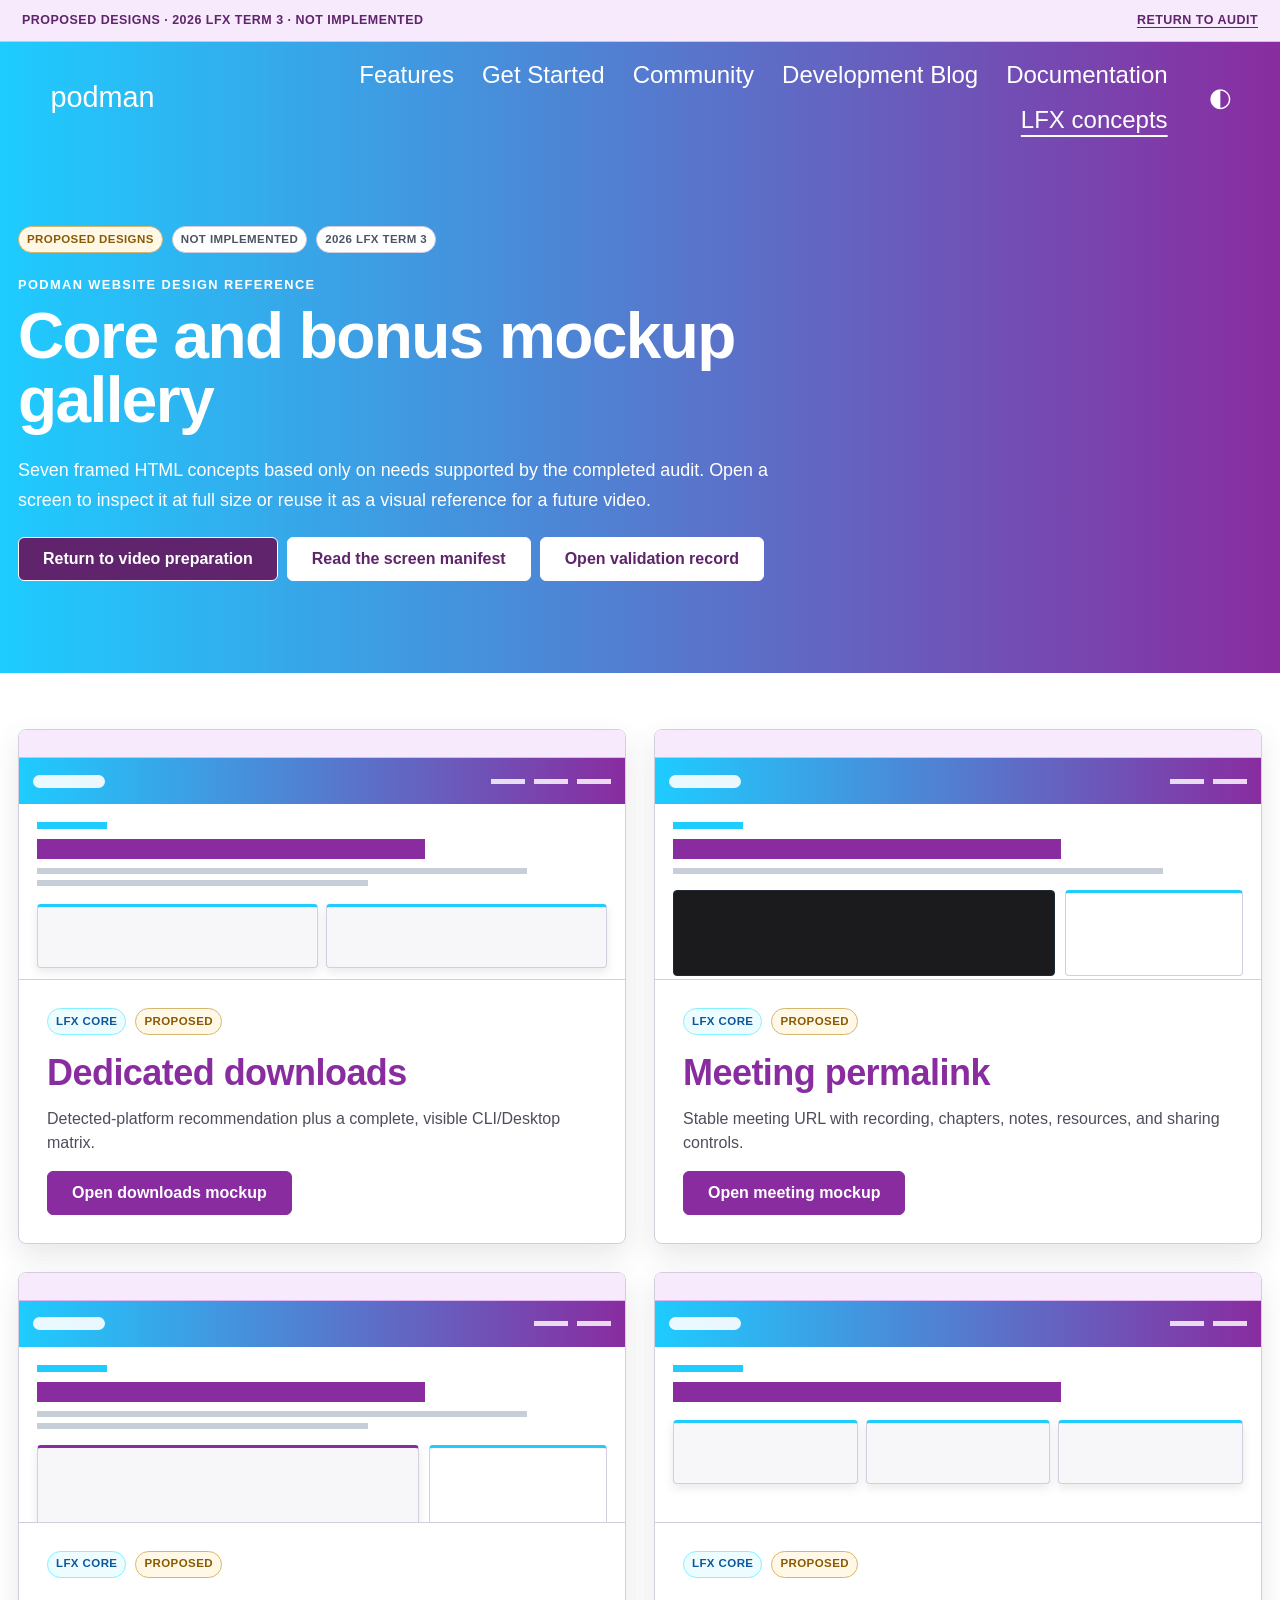
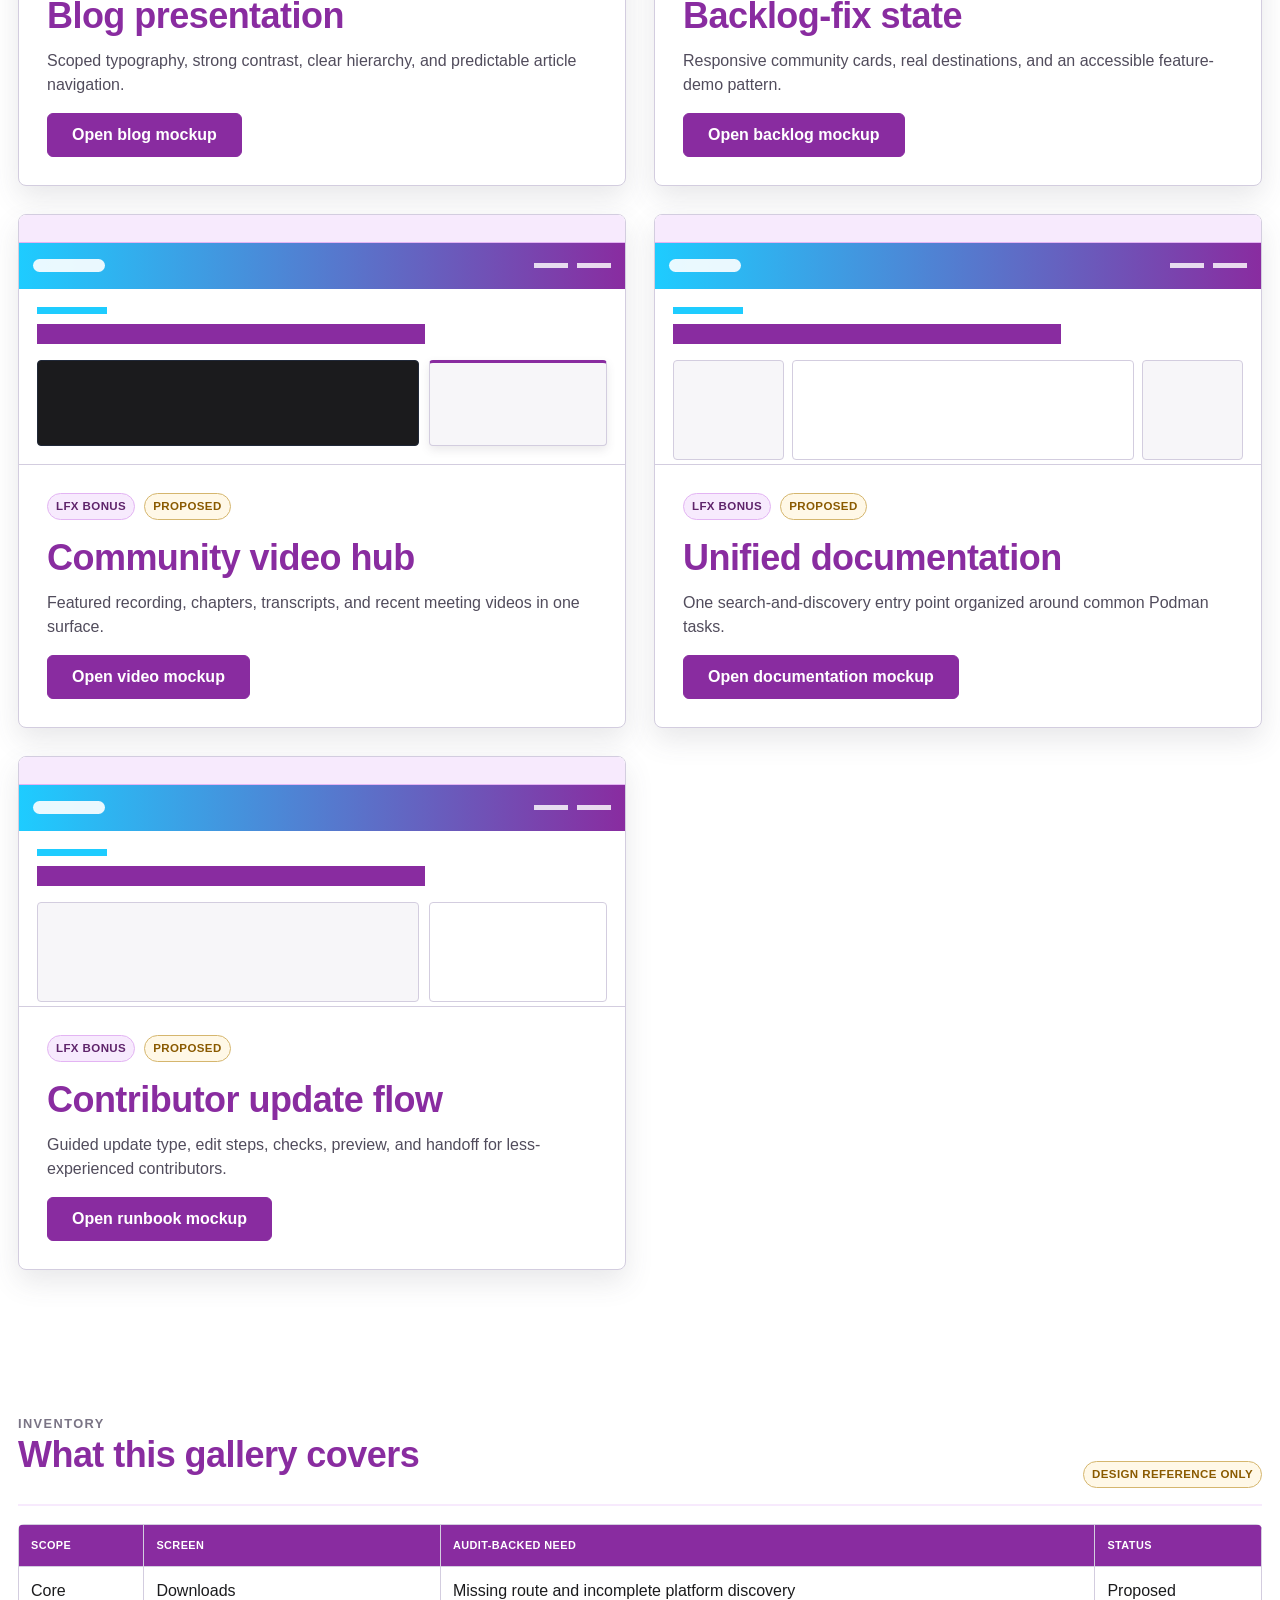
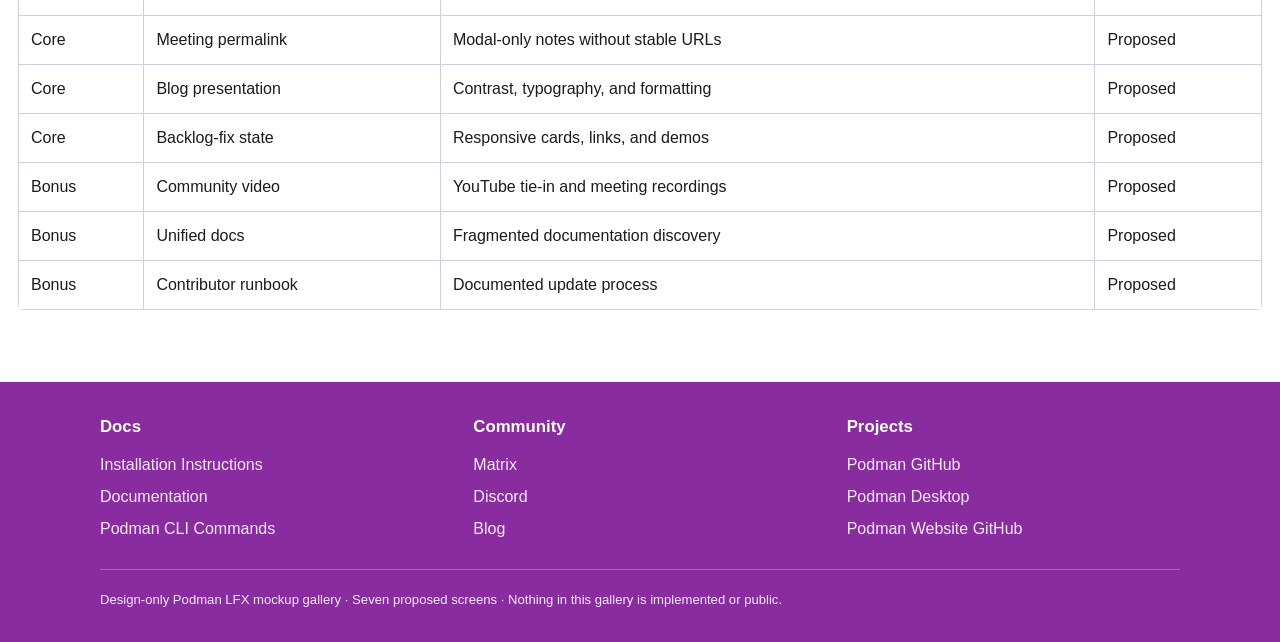
==== index.html @ 68eaf191 "feat: mockup designs for podman.io website issues (LFX application)" ====
<!doctype html>
<html lang="en">
  <head>
    <meta charset="utf-8" />
    <meta name="viewport" content="width=device-width, initial-scale=1" />
    <meta name="description" content="Design-only Podman LFX website mockup gallery." />
    <title>Podman LFX · Proposed UI Mockups</title>
    <link rel="icon" href="../../../podman.io/static/favicon.ico" />
    <link rel="stylesheet" href="styles.css" />
  </head>
  <body class="gallery-page">
    <a class="skip-link" href="#gallery">Skip to mockups</a>
    <div class="proposal-bar"><span>Proposed designs · 2026 LFX Term 3 · Not implemented</span><a href="../index.html#video-prep">Return to audit</a></div>
    <header class="podman-nav">
      <a class="brand" href="index.html" aria-label="Podman mockup gallery"><img src="../../../podman.io/static/logos/optimized/podman-3-logo-266w-253h.webp" alt="" /><span>podman</span></a>
      <nav class="nav-items" aria-label="Mockup gallery navigation"><span class="nav-item">Features</span><span class="nav-item">Get Started</span><span class="nav-item">Community</span><span class="nav-item">Development Blog</span><span class="nav-item">Documentation</span><span class="nav-item active">LFX concepts</span></nav>
      <span class="theme-toggle" aria-hidden="true">◐</span>
    </header>
    <header class="gallery-header">
      <div class="gallery-wrap">
        <div class="chips">
          <span class="status-chip proposed">Proposed designs</span>
          <span class="chip">Not implemented</span>
          <span class="chip">2026 LFX Term 3</span>
        </div>
        <p class="eyebrow" style="margin-top: 22px">Podman website design reference</p>
        <h1>Core and bonus mockup gallery</h1>
        <p class="lede">
          Seven framed HTML concepts based only on needs supported by the completed audit. Open a
          screen to inspect it at full size or reuse it as a visual reference for a future video.
        </p>
        <div class="actions">
          <a class="button" href="../index.html#video-prep">Return to video preparation</a>
          <a class="button secondary" href="README.md">Read the screen manifest</a>
          <a class="button secondary" href="VALIDATION.md">Open validation record</a>
        </div>
      </div>
    </header>

    <main id="gallery" class="gallery-wrap">
      <div class="gallery-grid">
        <article class="gallery-card">
          <div class="gallery-preview" role="img" aria-label="Preview of the proposed downloads page"><div class="mini-screen"><div class="mini-banner"></div><div class="mini-nav"><span class="mini-logo"></span><span class="mini-nav-line"></span><span class="mini-nav-line"></span><span class="mini-nav-line"></span></div><div class="mini-content"><div class="mini-kicker"></div><div class="mini-title"></div><div class="mini-copy"></div><div class="mini-copy short"></div><div class="mini-grid two"><span class="mini-card"></span><span class="mini-card"></span></div></div></div></div>
          <div class="gallery-card-body">
            <div class="chips"><span class="scope-chip core">LFX core</span><span class="status-chip proposed">Proposed</span></div>
            <h2>Dedicated downloads</h2>
            <p>Detected-platform recommendation plus a complete, visible CLI/Desktop matrix.</p>
            <a class="button" href="downloads.html">Open downloads mockup</a>
          </div>
        </article>

        <article class="gallery-card">
          <div class="gallery-preview" role="img" aria-label="Preview of the proposed meeting permalink"><div class="mini-screen"><div class="mini-banner"></div><div class="mini-nav"><span class="mini-logo"></span><span class="mini-nav-line"></span><span class="mini-nav-line"></span></div><div class="mini-content"><div class="mini-kicker"></div><div class="mini-title"></div><div class="mini-copy"></div><div class="mini-split"><span class="mini-media"></span><span class="mini-sidebar"></span></div></div></div></div>
          <div class="gallery-card-body">
            <div class="chips"><span class="scope-chip core">LFX core</span><span class="status-chip proposed">Proposed</span></div>
            <h2>Meeting permalink</h2>
            <p>Stable meeting URL with recording, chapters, notes, resources, and sharing controls.</p>
            <a class="button" href="meeting-permalink.html">Open meeting mockup</a>
          </div>
        </article>

        <article class="gallery-card">
          <div class="gallery-preview" role="img" aria-label="Preview of the proposed blog presentation"><div class="mini-screen"><div class="mini-banner"></div><div class="mini-nav"><span class="mini-logo"></span><span class="mini-nav-line"></span><span class="mini-nav-line"></span></div><div class="mini-content"><div class="mini-kicker"></div><div class="mini-title"></div><div class="mini-copy"></div><div class="mini-copy short"></div><div class="mini-split"><span class="mini-card purple"></span><span class="mini-sidebar"></span></div></div></div></div>
          <div class="gallery-card-body">
            <div class="chips"><span class="scope-chip core">LFX core</span><span class="status-chip proposed">Proposed</span></div>
            <h2>Blog presentation</h2>
            <p>Scoped typography, strong contrast, clear hierarchy, and predictable article navigation.</p>
            <a class="button" href="blog-presentation.html">Open blog mockup</a>
          </div>
        </article>

        <article class="gallery-card">
          <div class="gallery-preview" role="img" aria-label="Preview of the proposed backlog fixes"><div class="mini-screen"><div class="mini-banner"></div><div class="mini-nav"><span class="mini-logo"></span><span class="mini-nav-line"></span><span class="mini-nav-line"></span></div><div class="mini-content"><div class="mini-kicker"></div><div class="mini-title"></div><div class="mini-grid"><span class="mini-card"></span><span class="mini-card"></span><span class="mini-card"></span></div></div></div></div>
          <div class="gallery-card-body">
            <div class="chips"><span class="scope-chip core">LFX core</span><span class="status-chip proposed">Proposed</span></div>
            <h2>Backlog-fix state</h2>
            <p>Responsive community cards, real destinations, and an accessible feature-demo pattern.</p>
            <a class="button" href="backlog-fixes.html">Open backlog mockup</a>
          </div>
        </article>

        <article class="gallery-card">
          <div class="gallery-preview" role="img" aria-label="Preview of the proposed community video hub"><div class="mini-screen"><div class="mini-banner"></div><div class="mini-nav"><span class="mini-logo"></span><span class="mini-nav-line"></span><span class="mini-nav-line"></span></div><div class="mini-content"><div class="mini-kicker"></div><div class="mini-title"></div><div class="mini-split"><span class="mini-media"></span><span class="mini-card purple"></span></div></div></div></div>
          <div class="gallery-card-body">
            <div class="chips"><span class="scope-chip bonus">LFX bonus</span><span class="status-chip proposed">Proposed</span></div>
            <h2>Community video hub</h2>
            <p>Featured recording, chapters, transcripts, and recent meeting videos in one surface.</p>
            <a class="button" href="youtube-community.html">Open video mockup</a>
          </div>
        </article>

        <article class="gallery-card">
          <div class="gallery-preview" role="img" aria-label="Preview of the proposed unified documentation"><div class="mini-screen"><div class="mini-banner"></div><div class="mini-nav"><span class="mini-logo"></span><span class="mini-nav-line"></span><span class="mini-nav-line"></span></div><div class="mini-content"><div class="mini-kicker"></div><div class="mini-title"></div><div class="mini-docs"><span class="mini-doc-column"></span><span class="mini-doc-body"></span><span class="mini-doc-column"></span></div></div></div></div>
          <div class="gallery-card-body">
            <div class="chips"><span class="scope-chip bonus">LFX bonus</span><span class="status-chip proposed">Proposed</span></div>
            <h2>Unified documentation</h2>
            <p>One search-and-discovery entry point organized around common Podman tasks.</p>
            <a class="button" href="unified-docs.html">Open documentation mockup</a>
          </div>
        </article>

        <article class="gallery-card">
          <div class="gallery-preview" role="img" aria-label="Preview of the proposed contributor runbook"><div class="mini-screen"><div class="mini-banner"></div><div class="mini-nav"><span class="mini-logo"></span><span class="mini-nav-line"></span><span class="mini-nav-line"></span></div><div class="mini-content"><div class="mini-kicker"></div><div class="mini-title"></div><div class="mini-split"><span class="mini-doc-column"></span><span class="mini-doc-body"></span></div></div></div></div>
          <div class="gallery-card-body">
            <div class="chips"><span class="scope-chip bonus">LFX bonus</span><span class="status-chip proposed">Proposed</span></div>
            <h2>Contributor update flow</h2>
            <p>Guided update type, edit steps, checks, preview, and handoff for less-experienced contributors.</p>
            <a class="button" href="contributor-runbook.html">Open runbook mockup</a>
          </div>
        </article>
      </div>

      <section class="section" aria-labelledby="inventory-title" style="margin-bottom: 72px">
        <div class="section-heading">
          <div><p class="eyebrow">Inventory</p><h2 id="inventory-title">What this gallery covers</h2></div>
          <span class="status-chip proposed">Design reference only</span>
        </div>
        <div style="overflow-x: auto">
          <table class="inventory">
            <thead><tr><th>Scope</th><th>Screen</th><th>Audit-backed need</th><th>Status</th></tr></thead>
            <tbody>
              <tr><td>Core</td><td>Downloads</td><td>Missing route and incomplete platform discovery</td><td>Proposed</td></tr>
              <tr><td>Core</td><td>Meeting permalink</td><td>Modal-only notes without stable URLs</td><td>Proposed</td></tr>
              <tr><td>Core</td><td>Blog presentation</td><td>Contrast, typography, and formatting</td><td>Proposed</td></tr>
              <tr><td>Core</td><td>Backlog-fix state</td><td>Responsive cards, links, and demos</td><td>Proposed</td></tr>
              <tr><td>Bonus</td><td>Community video</td><td>YouTube tie-in and meeting recordings</td><td>Proposed</td></tr>
              <tr><td>Bonus</td><td>Unified docs</td><td>Fragmented documentation discovery</td><td>Proposed</td></tr>
              <tr><td>Bonus</td><td>Contributor runbook</td><td>Documented update process</td><td>Proposed</td></tr>
            </tbody>
          </table>
        </div>
      </section>
    </main>
    <footer class="site-footer"><div class="footer-grid"><div><strong>Docs</strong><span>Installation Instructions</span><span>Documentation</span><span>Podman CLI Commands</span></div><div><strong>Community</strong><span>Matrix</span><span>Discord</span><span>Blog</span></div><div><strong>Projects</strong><span>Podman GitHub</span><span>Podman Desktop</span><span>Podman Website GitHub</span></div></div><p class="footer-note">Design-only Podman LFX mockup gallery · Seven proposed screens · Nothing in this gallery is implemented or public.</p></footer>
  </body>
</html>
---- styles.css ----
@font-face {
  font-family: "Montserrat";
  src: url("../../../podman.io/static/fonts/montserrat/Montserrat-VariableFont_wght.ttf") format("truetype");
  font-style: normal;
  font-weight: 100 900;
  font-display: swap;
}

@font-face {
  font-family: "Source Sans Pro";
  src: url("../../../podman.io/static/fonts/source-sans-pro/SourceSansPro-Regular.ttf") format("truetype");
  font-style: normal;
  font-weight: 400;
  font-display: swap;
}

@font-face {
  font-family: "Source Sans Pro";
  src: url("../../../podman.io/static/fonts/source-sans-pro/SourceSansPro-SemiBold.ttf") format("truetype");
  font-style: normal;
  font-weight: 600;
  font-display: swap;
}

@font-face {
  font-family: "Source Code Pro";
  src: url("../../../podman.io/static/fonts/source-code-pro/SourceCodePro-VariableFont_wght.ttf") format("truetype");
  font-style: normal;
  font-weight: 200 900;
  font-display: swap;
}

:root {
  --podman-blue: #009fff;
  --podman-blue-bright: #1eccff;
  --podman-blue-dark: #0d569b;
  --podman-blue-pale: #edfdff;
  --podman-purple: #892ca0;
  --podman-purple-dark: #5f246b;
  --podman-purple-light: #bd58dd;
  --podman-purple-pale: #f7eafd;
  --ink: #1b1b1d;
  --text: #514c5c;
  --muted: #7a7485;
  --line: #d3cddf;
  --line-strong: #a5a0b1;
  --paper: #ffffff;
  --canvas: #f7f6f9;
  --soft: #f7f6f9;
  --good: #226d3c;
  --good-pale: #eff9f2;
  --warning: #8a5a00;
  --warning-pale: #fff8e7;
  --max: 1440px;
}

* {
  box-sizing: border-box;
}

html {
  scroll-behavior: smooth;
}

body {
  margin: 0;
  color: var(--ink);
  background: #fff;
  font-family: "Source Sans Pro", Arial, sans-serif;
  font-size: 16px;
  line-height: 1.5;
}

body.gallery-page {
  background: #fff;
}

a {
  color: var(--podman-blue-dark);
  text-decoration-thickness: 1px;
  text-underline-offset: 3px;
}

a:hover {
  color: var(--podman-purple);
}

button,
input,
select,
textarea {
  font: inherit;
}

button,
.button {
  display: inline-flex;
  align-items: center;
  justify-content: center;
  min-height: 44px;
  padding: 8px 24px;
  border: 1px solid var(--podman-purple);
  border-radius: 6px;
  color: #fff;
  background: var(--podman-purple);
  font-size: 1rem;
  font-weight: 600;
  text-decoration: none;
  cursor: pointer;
  transition: background 150ms ease, box-shadow 150ms ease, transform 150ms ease;
}

button.secondary,
.button.secondary {
  color: var(--podman-purple);
  background: #fff;
}

button.quiet,
.button.quiet {
  border-color: var(--line-strong);
  color: var(--text);
  background: var(--soft);
}

button:hover,
.button:hover {
  border-color: var(--podman-purple-dark);
  color: #fff;
  background: var(--podman-purple-dark);
  box-shadow: 0 4px 8px rgba(95, 36, 107, 0.18);
}

button.secondary:hover,
.button.secondary:hover,
button.quiet:hover,
.button.quiet:hover {
  color: var(--podman-purple-dark);
  background: var(--podman-purple-pale);
}

:focus-visible {
  outline: 3px solid #70b9ef;
  outline-offset: 3px;
}

img {
  max-width: 100%;
}

h1,
h2,
h3,
h4,
h5,
p {
  margin-top: 0;
}

h1,
h2,
h3,
h4,
h5 {
  font-family: "Montserrat", Arial, sans-serif;
}

h1 {
  margin-bottom: 24px;
  color: var(--podman-purple);
  font-size: clamp(2.5rem, 5vw, 3rem);
  line-height: 1;
  letter-spacing: -0.025em;
}

h2 {
  margin-bottom: 12px;
  font-size: clamp(1.75rem, 3vw, 2.25rem);
  line-height: 1.2;
  letter-spacing: -0.015em;
}

h3 {
  margin-bottom: 8px;
  font-size: 1.25rem;
  line-height: 1.4;
}

p {
  color: var(--text);
}

.skip-link {
  position: fixed;
  z-index: 100;
  top: 8px;
  left: 8px;
  padding: 9px 12px;
  color: #fff;
  background: var(--podman-blue);
  transform: translateY(-160%);
}

.skip-link:focus {
  transform: translateY(0);
}

.proposal-bar {
  display: flex;
  align-items: center;
  justify-content: space-between;
  gap: 16px;
  min-height: 42px;
  padding: 8px 22px;
  border-bottom: 1px solid #e3b4f3;
  color: var(--podman-purple-dark);
  background: var(--podman-purple-pale);
  font-size: 0.78rem;
  font-weight: 600;
  letter-spacing: 0.04em;
  text-transform: uppercase;
}

.proposal-bar a {
  color: var(--podman-purple-dark);
}

.site-shell {
  width: 100%;
  min-height: 100vh;
  margin: 0 auto;
  background: var(--paper);
}

.podman-nav {
  position: relative;
  z-index: 5;
  display: flex;
  align-items: center;
  justify-content: space-between;
  gap: 22px;
  min-height: 112px;
  padding: 8px clamp(18px, 3vw, 42px);
  background: linear-gradient(to right, var(--podman-blue-bright), var(--podman-purple));
}

.brand {
  display: inline-flex;
  align-items: center;
  gap: 12px;
  flex: 0 0 auto;
  color: #fff;
  font-family: "Montserrat", Arial, sans-serif;
  font-size: 1.8rem;
  font-weight: 500;
  text-decoration: none;
}

.brand img {
  display: block;
  width: auto;
  height: 96px;
}

.brand span {
  color: #fff;
}

.brand:hover,
.brand:hover span {
  color: #fff;
  text-decoration: none;
}

.nav-items {
  display: flex;
  align-items: center;
  justify-content: flex-end;
  flex-wrap: wrap;
  gap: 8px 8px;
}

.nav-item {
  padding: 4px 10px;
  color: #fff;
  font-size: 1.5rem;
  font-weight: 500;
  line-height: 1.2;
  white-space: nowrap;
}

.nav-item.active {
  color: #fff;
  text-decoration: underline;
  text-decoration-thickness: 2px;
  text-underline-offset: 7px;
}

.theme-toggle {
  display: grid;
  place-items: center;
  flex: 0 0 42px;
  width: 42px;
  height: 42px;
  color: #fff;
  font-size: 1.65rem;
}

.screen-content {
  width: min(100%, 1280px);
  margin: 0 auto;
  padding: clamp(72px, 8vw, 112px) clamp(18px, 5vw, 72px) 96px;
  background-image: url("../../../podman.io/static/vectors/optimized/wave-border.svg"), linear-gradient(to right, var(--podman-blue-bright), var(--podman-purple));
  background-position: top center, top center;
  background-repeat: no-repeat;
  background-size: 100% 48px, 100% 48px;
}

.eyebrow {
  margin-bottom: 10px;
  color: var(--podman-blue-dark);
  font-size: 0.8rem;
  font-weight: 600;
  letter-spacing: 0.11em;
  text-transform: uppercase;
}

.lede {
  max-width: 780px;
  color: var(--muted);
  font-size: 1.12rem;
  line-height: 1.65;
}

.hero-grid {
  display: grid;
  grid-template-columns: minmax(0, 1.25fr) minmax(320px, 0.75fr);
  align-items: center;
  gap: clamp(28px, 6vw, 84px);
  padding-bottom: 56px;
}

.hero-panel {
  padding: 28px;
  border-radius: 8px;
  background: var(--soft);
  box-shadow: 0 10px 24px rgba(81, 76, 92, 0.15);
}

.actions,
.chips,
.meta-row,
.filter-row {
  display: flex;
  align-items: center;
  flex-wrap: wrap;
  gap: 9px;
}

.actions {
  margin-top: 22px;
}

.chip,
.scope-chip,
.status-chip {
  display: inline-flex;
  align-items: center;
  min-height: 27px;
  padding: 3px 8px;
  border: 1px solid var(--line);
  border-radius: 999px;
  color: #4b5566;
  background: #fff;
  font-size: 0.72rem;
  font-weight: 600;
  letter-spacing: 0.035em;
  text-transform: uppercase;
}

.scope-chip.core,
.status-chip.recommended {
  border-color: #83f1ff;
  color: var(--podman-blue-dark);
  background: var(--podman-blue-pale);
}

.scope-chip.bonus {
  border-color: #e3b4f3;
  color: var(--podman-purple-dark);
  background: var(--podman-purple-pale);
}

.status-chip.proposed {
  border-color: #d5b66e;
  color: var(--warning);
  background: var(--warning-pale);
}

.status-chip.ready {
  border-color: #83b891;
  color: var(--good);
  background: var(--good-pale);
}

.section {
  margin-top: 64px;
}

.section-heading {
  display: flex;
  align-items: end;
  justify-content: space-between;
  gap: 20px;
  margin-bottom: 18px;
  padding-bottom: 16px;
  border-bottom: 2px solid var(--podman-purple-pale);
}

.section-heading h2 {
  color: var(--podman-purple);
}

.section-heading p {
  max-width: 620px;
  margin-bottom: 0;
  color: var(--muted);
}

.grid-2,
.grid-3,
.grid-4 {
  display: grid;
  gap: 24px;
}

.grid-2 {
  grid-template-columns: repeat(2, minmax(0, 1fr));
}

.grid-3 {
  grid-template-columns: repeat(3, minmax(0, 1fr));
}

.grid-4 {
  grid-template-columns: repeat(4, minmax(0, 1fr));
}

.card {
  padding: 24px;
  border: 1px solid rgba(211, 205, 223, 0.65);
  border-radius: 8px;
  background: var(--soft);
  box-shadow: 0 10px 24px rgba(81, 76, 92, 0.12);
}

.card.blue-top {
  border-top: 4px solid var(--podman-blue-bright);
}

.card.purple-top {
  border-top: 4px solid var(--podman-purple);
}

.card.soft {
  background: #fff;
}

.card p:last-child,
.card ul:last-child {
  margin-bottom: 0;
}

.card ul {
  padding-left: 20px;
}

.card li + li {
  margin-top: 6px;
}

.stat {
  display: grid;
  gap: 5px;
  padding: 15px;
  border-left: 4px solid var(--podman-blue-bright);
  border-radius: 4px;
  background: var(--podman-blue-pale);
}

.stat strong {
  font-size: 1.25rem;
}

.stat span {
  color: var(--muted);
  font-size: 0.72rem;
}

.field {
  display: grid;
  gap: 7px;
}

.field label {
  color: #323b4c;
  font-size: 0.72rem;
  font-weight: 750;
}

.field input,
.field select,
.field textarea,
.search-box {
  width: 100%;
  min-height: 44px;
  padding: 10px 12px;
  border: 1px solid var(--line-strong);
  border-radius: 6px;
  color: var(--ink);
  background: #fff;
}

.field textarea {
  min-height: 120px;
  resize: vertical;
}

.segmented {
  display: flex;
  flex-wrap: wrap;
  gap: 4px;
}

.segment {
  min-width: 110px;
  min-height: 44px;
  border: 1px solid var(--line);
  border-radius: 6px;
  color: var(--text);
  background: #fff;
}

.segment.active {
  color: #fff;
  border-color: var(--podman-purple);
  background: var(--podman-purple);
}

.download-card {
  display: grid;
  grid-template-columns: auto 1fr;
  gap: 18px;
  align-items: start;
}

.product-mark {
  display: grid;
  place-items: center;
  width: 54px;
  height: 54px;
  border: 1px solid #e3b4f3;
  border-radius: 50%;
  color: var(--podman-purple);
  background: var(--podman-purple-pale);
  font-size: 1.35rem;
  font-weight: 850;
}

.option-list {
  display: grid;
  margin-top: 16px;
  border-top: 1px solid var(--line);
  border-radius: 4px;
}

.option-row {
  display: grid;
  grid-template-columns: 1.2fr 1fr 1fr auto;
  align-items: center;
  gap: 12px;
  min-height: 58px;
  padding: 10px 0;
  border-bottom: 1px solid var(--line);
}

.option-row small,
.fine-print {
  color: var(--muted);
  font-size: 0.7rem;
}

.breadcrumb {
  display: flex;
  align-items: center;
  flex-wrap: wrap;
  gap: 7px;
  margin-bottom: 24px;
  color: var(--muted);
  font-size: 0.72rem;
}

.breadcrumb span:not(:last-child)::after {
  margin-left: 7px;
  color: var(--line-strong);
  content: "/";
}

.meeting-layout,
.article-layout,
.docs-layout,
.runbook-layout,
.video-layout {
  display: grid;
  grid-template-columns: minmax(0, 1fr) 310px;
  gap: 32px;
  align-items: start;
}

.meeting-layout > *,
.article-layout > *,
.docs-layout > *,
.runbook-layout > *,
.video-layout > * {
  min-width: 0;
}

.side-panel {
  position: sticky;
  top: 20px;
  display: grid;
  gap: 14px;
  min-width: 0;
}

.side-panel > * {
  min-width: 0;
}

.agenda-item,
.chapter-item,
.check-row,
.step-row {
  display: grid;
  grid-template-columns: 92px 1fr;
  gap: 14px;
  padding: 16px 0;
  border-bottom: 1px solid var(--line);
}

.agenda-time,
.chapter-time,
.step-number {
  color: var(--podman-blue-dark);
  font-size: 0.72rem;
  font-weight: 800;
}

.video-player {
  position: relative;
  display: grid;
  place-items: center;
  aspect-ratio: 16 / 9;
  border: 1px solid #111;
  border-radius: 8px;
  color: #fff;
  background-color: #1b1b1d;
  background-image: url("../../../podman.io/static/images/optimized/community-call-554w-219h.webp");
  background-position: center;
  background-size: cover;
  overflow: hidden;
}

.video-player::before {
  position: absolute;
  inset: 0;
  background: rgba(27, 27, 29, 0.52);
  content: "";
}

.video-player .play {
  position: relative;
  z-index: 1;
  display: grid;
  place-items: center;
  width: 72px;
  height: 72px;
  border: 2px solid #fff;
  border-radius: 50%;
  color: #fff;
  background: var(--podman-purple);
  font-size: 1.45rem;
}

.video-caption {
  display: flex;
  justify-content: space-between;
  gap: 18px;
  padding: 12px 0;
  color: var(--muted);
  font-size: 0.72rem;
}

.article-hero {
  display: grid;
  grid-template-columns: 1fr 280px;
  gap: 26px;
  align-items: center;
  padding: 26px;
  border: 1px solid var(--line);
  border-radius: 8px;
  background: linear-gradient(135deg, var(--podman-purple-pale), var(--podman-blue-pale));
  box-shadow: 0 10px 24px rgba(81, 76, 92, 0.12);
}

.article-hero img {
  width: 100%;
  aspect-ratio: 4 / 3;
  object-fit: cover;
  border: 1px solid var(--line-strong);
  border-radius: 4px;
}

.prose {
  max-width: 760px;
}

.prose p,
.prose li {
  font-size: 1.05rem;
  line-height: 1.75;
}

.prose a {
  color: var(--podman-blue-dark);
  font-weight: 650;
}

.pull-quote {
  margin: 28px 0;
  padding: 20px 22px;
  border-left: 4px solid var(--podman-purple);
  color: #34233e;
  background: var(--podman-purple-pale);
  font-size: 1.08rem;
  font-weight: 650;
}

.code-block {
  overflow-x: auto;
  padding: 16px;
  border: 1px solid #303746;
  color: #f4f7fb;
  background: #1b1b1d;
  border-radius: 6px;
  font-family: "Source Code Pro", monospace;
  font-size: 0.78rem;
  white-space: pre;
}

.docs-layout {
  grid-template-columns: 245px minmax(0, 1fr) 230px;
}

.docs-nav,
.toc {
  position: sticky;
  top: 20px;
  border: 1px solid var(--line);
  border-radius: 6px;
  background: var(--soft);
}

.docs-nav strong,
.toc strong {
  display: block;
  padding: 12px 14px;
  border-bottom: 1px solid var(--line);
  font-size: 0.75rem;
}

.docs-nav span,
.toc span {
  display: block;
  padding: 9px 14px;
  color: var(--muted);
  font-size: 0.73rem;
}

.docs-nav span.active {
  border-left: 3px solid var(--podman-blue-bright);
  color: var(--podman-blue-dark);
  background: var(--podman-blue-pale);
  font-weight: 750;
}

.task-card {
  min-height: 150px;
}

.runbook-layout {
  grid-template-columns: 250px minmax(0, 1fr);
}

.step-list {
  border: 1px solid var(--line);
  border-radius: 6px;
  background: var(--soft);
}

.step-list .step {
  display: grid;
  grid-template-columns: 28px 1fr;
  gap: 10px;
  padding: 13px;
  border-bottom: 1px solid var(--line);
  color: var(--muted);
  font-size: 0.72rem;
}

.step-list .step.active {
  color: var(--podman-blue-dark);
  background: var(--podman-blue-pale);
  font-weight: 750;
}

.step-list .step.done {
  color: var(--good);
}

.step-index {
  display: grid;
  place-items: center;
  width: 26px;
  height: 26px;
  border: 1px solid currentColor;
  border-radius: 50%;
  font-size: 0.65rem;
}

.validation-list {
  display: grid;
  border-top: 1px solid var(--line);
}

.validation-item {
  display: grid;
  grid-template-columns: 24px 1fr auto;
  gap: 10px;
  align-items: center;
  padding: 11px 0;
  border-bottom: 1px solid var(--line);
}

.check-mark {
  display: grid;
  place-items: center;
  width: 20px;
  height: 20px;
  border: 1px solid #76a985;
  border-radius: 50%;
  color: var(--good);
  background: var(--good-pale);
  font-size: 0.65rem;
}

.gallery-wrap {
  width: min(calc(100% - 36px), 1280px);
  margin: 0 auto;
}

.gallery-header {
  padding: 72px 0 92px;
  color: #fff;
  background-image: url("../../../podman.io/static/vectors/optimized/wave-border.svg"), linear-gradient(to right, var(--podman-blue-bright), var(--podman-purple));
  background-position: bottom center, center;
  background-repeat: no-repeat;
  background-size: 100% 48px, cover;
}

.gallery-header h1 {
  max-width: 900px;
  color: #fff;
  font-size: clamp(2.7rem, 5vw, 4rem);
}

.gallery-header .lede,
.gallery-header .eyebrow {
  color: #fff;
}

.gallery-header .button {
  border-color: #fff;
  background: var(--podman-purple-dark);
}

.gallery-header .button.secondary {
  color: var(--podman-purple-dark);
  background: #fff;
}

.gallery-grid {
  display: grid;
  grid-template-columns: repeat(2, minmax(0, 1fr));
  gap: 28px;
  padding: 56px 0 80px;
}

.gallery-card {
  display: flex;
  flex-direction: column;
  overflow: hidden;
  border: 1px solid var(--line);
  border-radius: 8px;
  background: #fff;
  box-shadow: 0 12px 28px rgba(81, 76, 92, 0.13);
}

.gallery-preview {
  height: 250px;
  overflow: hidden;
  border-bottom: 1px solid var(--line);
  background: var(--canvas);
}

.mini-screen {
  min-height: 100%;
  padding-bottom: 14px;
  background: #fff;
}

.mini-banner {
  height: 28px;
  border-bottom: 1px solid #e3b4f3;
  background: var(--podman-purple-pale);
}

.mini-nav {
  display: flex;
  align-items: center;
  gap: 9px;
  height: 46px;
  padding: 8px 14px;
  background: linear-gradient(to right, var(--podman-blue-bright), var(--podman-purple));
}

.mini-logo {
  width: 72px;
  height: 13px;
  margin-right: auto;
  border-radius: 999px;
  background: rgba(255, 255, 255, 0.9);
}

.mini-nav-line {
  width: 34px;
  height: 5px;
  background: rgba(255, 255, 255, 0.82);
}

.mini-content {
  padding: 18px;
}

.mini-kicker {
  width: 70px;
  height: 7px;
  margin-bottom: 10px;
  background: var(--podman-blue-bright);
}

.mini-title {
  width: 68%;
  height: 20px;
  margin-bottom: 9px;
  background: var(--podman-purple);
}

.mini-copy {
  width: 86%;
  height: 6px;
  margin-bottom: 6px;
  background: #c8ced7;
}

.mini-copy.short {
  width: 58%;
}

.mini-grid {
  display: grid;
  grid-template-columns: repeat(3, 1fr);
  gap: 8px;
  margin-top: 18px;
}

.mini-grid.two {
  grid-template-columns: repeat(2, 1fr);
}

.mini-card {
  min-height: 64px;
  border: 1px solid var(--line);
  border-top: 3px solid var(--podman-blue-bright);
  border-radius: 4px;
  background: var(--soft);
  box-shadow: 0 4px 10px rgba(81, 76, 92, 0.12);
}

.mini-card.purple {
  border-top-color: var(--podman-purple);
}

.mini-split {
  display: grid;
  grid-template-columns: 1.5fr 0.7fr;
  gap: 10px;
  margin-top: 16px;
}

.mini-media {
  min-height: 86px;
  border: 1px solid #202838;
  border-radius: 4px;
  background: #1b1b1d;
}

.mini-sidebar {
  min-height: 86px;
  border: 1px solid var(--line);
  border-top: 3px solid var(--podman-blue-bright);
  border-radius: 4px;
  background: #fff;
}

.mini-docs {
  display: grid;
  grid-template-columns: 0.55fr 1.7fr 0.5fr;
  gap: 8px;
  margin-top: 16px;
}

.mini-doc-column,
.mini-doc-body {
  min-height: 100px;
  border: 1px solid var(--line);
  border-radius: 4px;
  background: var(--soft);
}

.mini-doc-body {
  background: #fff;
}

.gallery-card-body {
  display: flex;
  flex: 1;
  flex-direction: column;
  padding: 28px;
}

.gallery-card-body h2 {
  margin-top: 16px;
  color: var(--podman-purple);
}

.gallery-card-body .button {
  align-self: flex-start;
  margin-top: auto;
}

.inventory {
  width: 100%;
  border-collapse: collapse;
  overflow: hidden;
  border-radius: 6px;
  background: #fff;
  box-shadow: 0 8px 22px rgba(81, 76, 92, 0.1);
}

.inventory th,
.inventory td {
  padding: 12px;
  border: 1px solid var(--line);
  text-align: left;
  vertical-align: top;
}

.inventory th {
  color: #3e4758;
  color: #fff;
  background: var(--podman-purple);
  font-size: 0.68rem;
  letter-spacing: 0.04em;
  text-transform: uppercase;
}

.site-footer {
  padding: 32px clamp(24px, 6vw, 88px);
  color: #f7eafd;
  background: var(--podman-purple);
  font-size: 1rem;
}

.footer-grid {
  display: grid;
  grid-template-columns: repeat(3, minmax(0, 1fr));
  gap: 40px;
  width: min(100%, 1080px);
  margin: 0 auto;
}

.footer-grid div {
  display: grid;
  align-content: start;
  gap: 8px;
}

.footer-grid strong {
  margin-bottom: 6px;
  color: #fff;
  font-family: "Montserrat", Arial, sans-serif;
  font-size: 1.05rem;
}

.footer-grid span {
  color: #f7eafd;
}

.footer-note {
  width: min(100%, 1080px);
  margin: 28px auto 0;
  padding-top: 20px;
  border-top: 1px solid rgba(255, 255, 255, 0.25);
  color: #f7eafd;
  font-size: 0.82rem;
}

@media (max-width: 1100px) {
  .hero-grid,
  .meeting-layout,
  .article-layout,
  .video-layout {
    grid-template-columns: 1fr;
  }

  .docs-layout {
    grid-template-columns: 210px minmax(0, 1fr);
  }

  .toc {
    display: none;
  }

  .grid-4 {
    grid-template-columns: repeat(2, minmax(0, 1fr));
  }

  .side-panel {
    position: static;
  }

  .nav-items {
    display: none;
  }

  .podman-nav::after {
    order: 2;
    color: #fff;
    font-size: 1.8rem;
    content: "☰";
  }

  .theme-toggle {
    order: 3;
  }
}

@media (max-width: 760px) {
  .proposal-bar,
  .section-heading,
  .video-caption {
    align-items: flex-start;
    flex-direction: column;
  }

  .podman-nav {
    min-height: 88px;
    gap: 12px;
  }

  .grid-2,
  .grid-3,
  .grid-4,
  .gallery-grid,
  .article-hero,
  .docs-layout,
  .runbook-layout {
    grid-template-columns: 1fr;
  }

  .docs-nav,
  .toc {
    position: static;
  }

  .option-row {
    grid-template-columns: 1fr 1fr;
  }

  .option-row button {
    width: 100%;
  }

  .gallery-preview {
    height: 220px;
  }

  .footer-grid {
    grid-template-columns: 1fr;
    gap: 28px;
  }

  .screen-content {
    padding-top: 72px;
  }
}

@media (max-width: 480px) {
  .download-card,
  .agenda-item,
  .chapter-item,
  .check-row,
  .step-row,
  .option-row {
    grid-template-columns: 1fr;
  }

  .brand img {
    width: auto;
    height: 68px;
  }

  .brand span {
    font-size: 1.45rem;
  }

  .theme-toggle {
    width: 36px;
    height: 36px;
    flex-basis: 36px;
  }
}

@media (prefers-reduced-motion: reduce) {
  html {
    scroll-behavior: auto;
  }
}
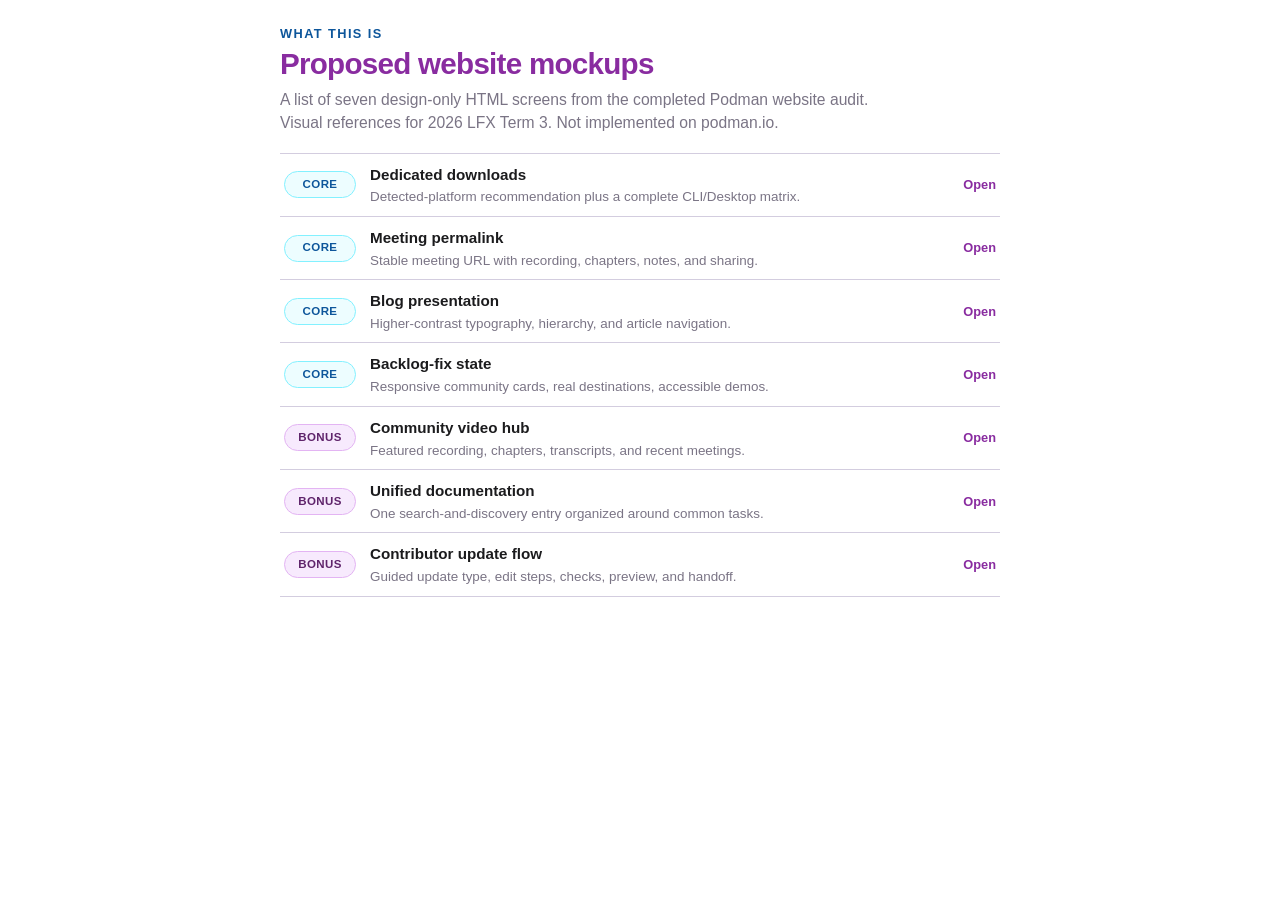
==== commit 7baa8c38: "feat: polish mockup gallery list and concept screens" ====
--- a/index.html
+++ b/index.html
@@ -3,134 +3,96 @@
   <head>
     <meta charset="utf-8" />
     <meta name="viewport" content="width=device-width, initial-scale=1" />
-    <meta name="description" content="Design-only Podman LFX website mockup gallery." />
-    <title>Podman LFX · Proposed UI Mockups</title>
+    <meta name="description" content="List of design-only Podman LFX website mockups. Not implemented." />
+    <title>Proposed website mockups · Podman LFX</title>
     <link rel="icon" href="../../../podman.io/static/favicon.ico" />
     <link rel="stylesheet" href="styles.css" />
   </head>
   <body class="gallery-page">
-    <a class="skip-link" href="#gallery">Skip to mockups</a>
-    <div class="proposal-bar"><span>Proposed designs · 2026 LFX Term 3 · Not implemented</span><a href="../index.html#video-prep">Return to audit</a></div>
-    <header class="podman-nav">
-      <a class="brand" href="index.html" aria-label="Podman mockup gallery"><img src="../../../podman.io/static/logos/optimized/podman-3-logo-266w-253h.webp" alt="" /><span>podman</span></a>
-      <nav class="nav-items" aria-label="Mockup gallery navigation"><span class="nav-item">Features</span><span class="nav-item">Get Started</span><span class="nav-item">Community</span><span class="nav-item">Development Blog</span><span class="nav-item">Documentation</span><span class="nav-item active">LFX concepts</span></nav>
-      <span class="theme-toggle" aria-hidden="true">◐</span>
-    </header>
-    <header class="gallery-header">
-      <div class="gallery-wrap">
-        <div class="chips">
-          <span class="status-chip proposed">Proposed designs</span>
-          <span class="chip">Not implemented</span>
-          <span class="chip">2026 LFX Term 3</span>
-        </div>
-        <p class="eyebrow" style="margin-top: 22px">Podman website design reference</p>
-        <h1>Core and bonus mockup gallery</h1>
+    <a class="skip-link" href="#gallery">Skip to mockup list</a>
+
+    <main id="gallery" class="gallery-main">
+      <header class="gallery-intro">
+        <p class="eyebrow">What this is</p>
+        <h1>Proposed website mockups</h1>
         <p class="lede">
-          Seven framed HTML concepts based only on needs supported by the completed audit. Open a
-          screen to inspect it at full size or reuse it as a visual reference for a future video.
+          A list of seven design-only HTML screens from the completed Podman website audit.
+          Visual references for 2026 LFX Term 3. Not implemented on podman.io.
         </p>
-        <div class="actions">
-          <a class="button" href="../index.html#video-prep">Return to video preparation</a>
-          <a class="button secondary" href="README.md">Read the screen manifest</a>
-          <a class="button secondary" href="VALIDATION.md">Open validation record</a>
-        </div>
-      </div>
-    </header>
+      </header>
 
-    <main id="gallery" class="gallery-wrap">
-      <div class="gallery-grid">
-        <article class="gallery-card">
-          <div class="gallery-preview" role="img" aria-label="Preview of the proposed downloads page"><div class="mini-screen"><div class="mini-banner"></div><div class="mini-nav"><span class="mini-logo"></span><span class="mini-nav-line"></span><span class="mini-nav-line"></span><span class="mini-nav-line"></span></div><div class="mini-content"><div class="mini-kicker"></div><div class="mini-title"></div><div class="mini-copy"></div><div class="mini-copy short"></div><div class="mini-grid two"><span class="mini-card"></span><span class="mini-card"></span></div></div></div></div>
-          <div class="gallery-card-body">
-            <div class="chips"><span class="scope-chip core">LFX core</span><span class="status-chip proposed">Proposed</span></div>
-            <h2>Dedicated downloads</h2>
-            <p>Detected-platform recommendation plus a complete, visible CLI/Desktop matrix.</p>
-            <a class="button" href="downloads.html">Open downloads mockup</a>
-          </div>
-        </article>
-
-        <article class="gallery-card">
-          <div class="gallery-preview" role="img" aria-label="Preview of the proposed meeting permalink"><div class="mini-screen"><div class="mini-banner"></div><div class="mini-nav"><span class="mini-logo"></span><span class="mini-nav-line"></span><span class="mini-nav-line"></span></div><div class="mini-content"><div class="mini-kicker"></div><div class="mini-title"></div><div class="mini-copy"></div><div class="mini-split"><span class="mini-media"></span><span class="mini-sidebar"></span></div></div></div></div>
-          <div class="gallery-card-body">
-            <div class="chips"><span class="scope-chip core">LFX core</span><span class="status-chip proposed">Proposed</span></div>
-            <h2>Meeting permalink</h2>
-            <p>Stable meeting URL with recording, chapters, notes, resources, and sharing controls.</p>
-            <a class="button" href="meeting-permalink.html">Open meeting mockup</a>
-          </div>
-        </article>
-
-        <article class="gallery-card">
-          <div class="gallery-preview" role="img" aria-label="Preview of the proposed blog presentation"><div class="mini-screen"><div class="mini-banner"></div><div class="mini-nav"><span class="mini-logo"></span><span class="mini-nav-line"></span><span class="mini-nav-line"></span></div><div class="mini-content"><div class="mini-kicker"></div><div class="mini-title"></div><div class="mini-copy"></div><div class="mini-copy short"></div><div class="mini-split"><span class="mini-card purple"></span><span class="mini-sidebar"></span></div></div></div></div>
-          <div class="gallery-card-body">
-            <div class="chips"><span class="scope-chip core">LFX core</span><span class="status-chip proposed">Proposed</span></div>
-            <h2>Blog presentation</h2>
-            <p>Scoped typography, strong contrast, clear hierarchy, and predictable article navigation.</p>
-            <a class="button" href="blog-presentation.html">Open blog mockup</a>
-          </div>
-        </article>
-
-        <article class="gallery-card">
-          <div class="gallery-preview" role="img" aria-label="Preview of the proposed backlog fixes"><div class="mini-screen"><div class="mini-banner"></div><div class="mini-nav"><span class="mini-logo"></span><span class="mini-nav-line"></span><span class="mini-nav-line"></span></div><div class="mini-content"><div class="mini-kicker"></div><div class="mini-title"></div><div class="mini-grid"><span class="mini-card"></span><span class="mini-card"></span><span class="mini-card"></span></div></div></div></div>
-          <div class="gallery-card-body">
-            <div class="chips"><span class="scope-chip core">LFX core</span><span class="status-chip proposed">Proposed</span></div>
-            <h2>Backlog-fix state</h2>
-            <p>Responsive community cards, real destinations, and an accessible feature-demo pattern.</p>
-            <a class="button" href="backlog-fixes.html">Open backlog mockup</a>
-          </div>
-        </article>
-
-        <article class="gallery-card">
-          <div class="gallery-preview" role="img" aria-label="Preview of the proposed community video hub"><div class="mini-screen"><div class="mini-banner"></div><div class="mini-nav"><span class="mini-logo"></span><span class="mini-nav-line"></span><span class="mini-nav-line"></span></div><div class="mini-content"><div class="mini-kicker"></div><div class="mini-title"></div><div class="mini-split"><span class="mini-media"></span><span class="mini-card purple"></span></div></div></div></div>
-          <div class="gallery-card-body">
-            <div class="chips"><span class="scope-chip bonus">LFX bonus</span><span class="status-chip proposed">Proposed</span></div>
-            <h2>Community video hub</h2>
-            <p>Featured recording, chapters, transcripts, and recent meeting videos in one surface.</p>
-            <a class="button" href="youtube-community.html">Open video mockup</a>
-          </div>
-        </article>
-
-        <article class="gallery-card">
-          <div class="gallery-preview" role="img" aria-label="Preview of the proposed unified documentation"><div class="mini-screen"><div class="mini-banner"></div><div class="mini-nav"><span class="mini-logo"></span><span class="mini-nav-line"></span><span class="mini-nav-line"></span></div><div class="mini-content"><div class="mini-kicker"></div><div class="mini-title"></div><div class="mini-docs"><span class="mini-doc-column"></span><span class="mini-doc-body"></span><span class="mini-doc-column"></span></div></div></div></div>
-          <div class="gallery-card-body">
-            <div class="chips"><span class="scope-chip bonus">LFX bonus</span><span class="status-chip proposed">Proposed</span></div>
-            <h2>Unified documentation</h2>
-            <p>One search-and-discovery entry point organized around common Podman tasks.</p>
-            <a class="button" href="unified-docs.html">Open documentation mockup</a>
-          </div>
-        </article>
-
-        <article class="gallery-card">
-          <div class="gallery-preview" role="img" aria-label="Preview of the proposed contributor runbook"><div class="mini-screen"><div class="mini-banner"></div><div class="mini-nav"><span class="mini-logo"></span><span class="mini-nav-line"></span><span class="mini-nav-line"></span></div><div class="mini-content"><div class="mini-kicker"></div><div class="mini-title"></div><div class="mini-split"><span class="mini-doc-column"></span><span class="mini-doc-body"></span></div></div></div></div>
-          <div class="gallery-card-body">
-            <div class="chips"><span class="scope-chip bonus">LFX bonus</span><span class="status-chip proposed">Proposed</span></div>
-            <h2>Contributor update flow</h2>
-            <p>Guided update type, edit steps, checks, preview, and handoff for less-experienced contributors.</p>
-            <a class="button" href="contributor-runbook.html">Open runbook mockup</a>
-          </div>
-        </article>
-      </div>
-
-      <section class="section" aria-labelledby="inventory-title" style="margin-bottom: 72px">
-        <div class="section-heading">
-          <div><p class="eyebrow">Inventory</p><h2 id="inventory-title">What this gallery covers</h2></div>
-          <span class="status-chip proposed">Design reference only</span>
-        </div>
-        <div style="overflow-x: auto">
-          <table class="inventory">
-            <thead><tr><th>Scope</th><th>Screen</th><th>Audit-backed need</th><th>Status</th></tr></thead>
-            <tbody>
-              <tr><td>Core</td><td>Downloads</td><td>Missing route and incomplete platform discovery</td><td>Proposed</td></tr>
-              <tr><td>Core</td><td>Meeting permalink</td><td>Modal-only notes without stable URLs</td><td>Proposed</td></tr>
-              <tr><td>Core</td><td>Blog presentation</td><td>Contrast, typography, and formatting</td><td>Proposed</td></tr>
-              <tr><td>Core</td><td>Backlog-fix state</td><td>Responsive cards, links, and demos</td><td>Proposed</td></tr>
-              <tr><td>Bonus</td><td>Community video</td><td>YouTube tie-in and meeting recordings</td><td>Proposed</td></tr>
-              <tr><td>Bonus</td><td>Unified docs</td><td>Fragmented documentation discovery</td><td>Proposed</td></tr>
-              <tr><td>Bonus</td><td>Contributor runbook</td><td>Documented update process</td><td>Proposed</td></tr>
-            </tbody>
-          </table>
-        </div>
-      </section>
+      <ol class="mockup-list">
+        <li>
+          <a class="mockup-row" href="downloads.html">
+            <span class="scope-chip core">Core</span>
+            <span class="mockup-copy">
+              <strong>Dedicated downloads</strong>
+              <span>Detected-platform recommendation plus a complete CLI/Desktop matrix.</span>
+            </span>
+            <span class="mockup-open">Open</span>
+          </a>
+        </li>
+        <li>
+          <a class="mockup-row" href="meeting-permalink.html">
+            <span class="scope-chip core">Core</span>
+            <span class="mockup-copy">
+              <strong>Meeting permalink</strong>
+              <span>Stable meeting URL with recording, chapters, notes, and sharing.</span>
+            </span>
+            <span class="mockup-open">Open</span>
+          </a>
+        </li>
+        <li>
+          <a class="mockup-row" href="blog-presentation.html">
+            <span class="scope-chip core">Core</span>
+            <span class="mockup-copy">
+              <strong>Blog presentation</strong>
+              <span>Higher-contrast typography, hierarchy, and article navigation.</span>
+            </span>
+            <span class="mockup-open">Open</span>
+          </a>
+        </li>
+        <li>
+          <a class="mockup-row" href="backlog-fixes.html">
+            <span class="scope-chip core">Core</span>
+            <span class="mockup-copy">
+              <strong>Backlog-fix state</strong>
+              <span>Responsive community cards, real destinations, accessible demos.</span>
+            </span>
+            <span class="mockup-open">Open</span>
+          </a>
+        </li>
+        <li>
+          <a class="mockup-row" href="youtube-community.html">
+            <span class="scope-chip bonus">Bonus</span>
+            <span class="mockup-copy">
+              <strong>Community video hub</strong>
+              <span>Featured recording, chapters, transcripts, and recent meetings.</span>
+            </span>
+            <span class="mockup-open">Open</span>
+          </a>
+        </li>
+        <li>
+          <a class="mockup-row" href="unified-docs.html">
+            <span class="scope-chip bonus">Bonus</span>
+            <span class="mockup-copy">
+              <strong>Unified documentation</strong>
+              <span>One search-and-discovery entry organized around common tasks.</span>
+            </span>
+            <span class="mockup-open">Open</span>
+          </a>
+        </li>
+        <li>
+          <a class="mockup-row" href="contributor-runbook.html">
+            <span class="scope-chip bonus">Bonus</span>
+            <span class="mockup-copy">
+              <strong>Contributor update flow</strong>
+              <span>Guided update type, edit steps, checks, preview, and handoff.</span>
+            </span>
+            <span class="mockup-open">Open</span>
+          </a>
+        </li>
+      </ol>
     </main>
-    <footer class="site-footer"><div class="footer-grid"><div><strong>Docs</strong><span>Installation Instructions</span><span>Documentation</span><span>Podman CLI Commands</span></div><div><strong>Community</strong><span>Matrix</span><span>Discord</span><span>Blog</span></div><div><strong>Projects</strong><span>Podman GitHub</span><span>Podman Desktop</span><span>Podman Website GitHub</span></div></div><p class="footer-note">Design-only Podman LFX mockup gallery · Seven proposed screens · Nothing in this gallery is implemented or public.</p></footer>
   </body>
 </html>
--- a/styles.css
+++ b/styles.css
@@ -71,7 +71,17 @@
   line-height: 1.5;
 }
 
+html:has(body.gallery-page),
 body.gallery-page {
+  height: 100%;
+}
+
+body.gallery-page {
+  display: flex;
+  flex-direction: column;
+  height: 100dvh;
+  max-height: 100dvh;
+  overflow: hidden;
   background: #fff;
 }
 
@@ -287,6 +297,15 @@
   font-weight: 500;
   line-height: 1.2;
   white-space: nowrap;
+  text-decoration: none;
+}
+
+a.nav-item:hover,
+a.nav-item:hover span {
+  color: #fff;
+  text-decoration: underline;
+  text-decoration-thickness: 2px;
+  text-underline-offset: 7px;
 }
 
 .nav-item.active {
@@ -309,11 +328,7 @@
 .screen-content {
   width: min(100%, 1280px);
   margin: 0 auto;
-  padding: clamp(72px, 8vw, 112px) clamp(18px, 5vw, 72px) 96px;
-  background-image: url("../../../podman.io/static/vectors/optimized/wave-border.svg"), linear-gradient(to right, var(--podman-blue-bright), var(--podman-purple));
-  background-position: top center, top center;
-  background-repeat: no-repeat;
-  background-size: 100% 48px, 100% 48px;
+  padding: clamp(32px, 4vw, 48px) clamp(18px, 5vw, 72px) 96px;
 }
 
 .eyebrow {
@@ -590,6 +605,303 @@
   font-size: 0.7rem;
 }
 
+.download-eyebrow {
+  margin-top: 18px;
+}
+
+.hero-panel-title {
+  margin-top: 16px;
+}
+
+.download-note {
+  margin-top: 14px;
+}
+
+.download-card-title {
+  margin-top: 12px;
+}
+
+.platform-picker {
+  display: flex;
+  flex-wrap: wrap;
+  gap: 4px;
+  margin-bottom: 18px;
+}
+
+.platform-picker .segment {
+  text-decoration: none;
+}
+
+.platform-picker .segment.active {
+  color: #fff;
+}
+
+.platform-panel[hidden] {
+  display: none;
+}
+
+.platform-banner {
+  display: flex;
+  align-items: center;
+  flex-wrap: wrap;
+  gap: 8px;
+  margin: 0 0 16px;
+  color: var(--text);
+  font-size: 0.92rem;
+}
+
+.install-path {
+  margin-top: 18px;
+}
+
+.install-path .code-block {
+  margin: 10px 0 8px;
+}
+
+.catalog-filters {
+  margin-bottom: 14px;
+}
+
+.catalog-field {
+  min-width: 190px;
+}
+
+.filter-note {
+  align-self: end;
+  margin: 0 0 8px;
+}
+
+.catalog-table-wrap {
+  overflow-x: auto;
+  border: 1px solid var(--line);
+  border-radius: 8px;
+  background: #fff;
+  box-shadow: 0 8px 22px rgba(81, 76, 92, 0.1);
+}
+
+.catalog-table {
+  width: 100%;
+  border-collapse: collapse;
+  min-width: 720px;
+}
+
+.catalog-table th,
+.catalog-table td {
+  padding: 12px 14px;
+  border-bottom: 1px solid var(--line);
+  text-align: left;
+  vertical-align: middle;
+}
+
+.catalog-table th {
+  color: #fff;
+  background: var(--podman-purple);
+  font-size: 0.68rem;
+  letter-spacing: 0.04em;
+  text-transform: uppercase;
+}
+
+.catalog-table tbody tr:last-child td {
+  border-bottom: 0;
+}
+
+.catalog-table button {
+  min-height: 40px;
+  padding: 6px 14px;
+  white-space: nowrap;
+}
+
+.plain-list {
+  margin: 0;
+  padding-left: 18px;
+  color: var(--text);
+}
+
+.plain-list li + li {
+  margin-top: 6px;
+}
+
+.inline-code {
+  padding: 1px 6px;
+  border-radius: 4px;
+  color: var(--ink);
+  background: var(--soft);
+  font-family: "Source Code Pro", monospace;
+  font-size: 0.86em;
+}
+
+.eyebrow-after-chips {
+  margin-top: 18px;
+}
+
+.meta-block {
+  margin: 22px 0 36px;
+}
+
+.card-lead {
+  margin-top: 14px;
+}
+
+.article-title {
+  font-size: clamp(2rem, 4vw, 3.2rem);
+}
+
+.resource-list {
+  display: grid;
+  margin-top: 8px;
+}
+
+.resource-row {
+  display: flex;
+  align-items: center;
+  justify-content: space-between;
+  gap: 12px;
+  min-height: 52px;
+  padding: 8px 0;
+  border-bottom: 1px solid var(--line);
+}
+
+.resource-row:last-child {
+  border-bottom: 0;
+}
+
+.toc-list {
+  display: grid;
+}
+
+.toc-list a {
+  display: block;
+  padding: 10px 0;
+  border-bottom: 1px solid var(--line);
+  color: var(--podman-blue-dark);
+  font-weight: 650;
+}
+
+.toc-list a:last-child {
+  border-bottom: 0;
+}
+
+.video-thumb {
+  aspect-ratio: 16 / 8;
+}
+
+.video-thumb .play {
+  width: 48px;
+  height: 48px;
+  font-size: 1rem;
+}
+
+.chip-row {
+  margin-top: 14px;
+}
+
+.docs-step {
+  margin-top: 28px;
+}
+
+.form-stack {
+  margin-top: 16px;
+}
+
+.card-follow {
+  margin-top: 18px;
+}
+
+.card.is-selected {
+  border-color: var(--podman-purple);
+  box-shadow: 0 0 0 2px rgba(137, 44, 160, 0.18);
+}
+
+.share-field {
+  display: grid;
+  grid-template-columns: 1fr auto;
+  gap: 8px;
+  align-items: center;
+}
+
+.share-field input {
+  width: 100%;
+  min-height: 44px;
+  padding: 8px 10px;
+  border: 1px solid var(--line-strong);
+  border-radius: 6px;
+  color: var(--ink);
+  background: #fff;
+  font-family: "Source Code Pro", monospace;
+  font-size: 0.78rem;
+}
+
+.jump-time {
+  min-width: 72px;
+  min-height: 36px;
+  padding: 4px 8px;
+  border: 1px solid var(--line);
+  border-radius: 6px;
+  color: var(--podman-blue-dark);
+  background: var(--podman-blue-pale);
+  font-size: 0.72rem;
+  font-weight: 800;
+}
+
+.search-results {
+  display: grid;
+  gap: 10px;
+  margin-top: 16px;
+}
+
+.search-hit {
+  padding: 12px 14px;
+  border: 1px solid var(--line);
+  border-radius: 6px;
+  background: #fff;
+}
+
+.search-hit strong {
+  display: block;
+  margin-bottom: 4px;
+}
+
+.search-hit span {
+  color: var(--muted);
+  font-size: 0.82rem;
+}
+
+.handoff-preview {
+  white-space: pre-wrap;
+}
+
+.nav-prev-next {
+  display: grid;
+  gap: 10px;
+}
+
+.nav-prev-next a {
+  font-weight: 650;
+}
+
+.docs-nav a,
+.toc a {
+  display: block;
+  padding: 9px 14px;
+  color: var(--muted);
+  font-size: 0.73rem;
+  text-decoration: none;
+}
+
+.docs-nav a.active,
+.docs-nav a[aria-current="page"] {
+  border-left: 3px solid var(--podman-blue-bright);
+  color: var(--podman-blue-dark);
+  background: var(--podman-blue-pale);
+  font-weight: 750;
+}
+
+.figure-caption {
+  margin: 8px 0 0;
+  color: var(--muted);
+  font-size: 0.78rem;
+}
+
 .breadcrumb {
   display: flex;
   align-items: center;
@@ -713,6 +1025,10 @@
   box-shadow: 0 10px 24px rgba(81, 76, 92, 0.12);
 }
 
+.article-hero figure {
+  margin: 0;
+}
+
 .article-hero img {
   width: 100%;
   aspect-ratio: 4 / 3;
@@ -864,63 +1180,108 @@
   font-size: 0.65rem;
 }
 
-.gallery-wrap {
-  width: min(calc(100% - 36px), 1280px);
+.gallery-main {
+  display: flex;
+  flex: 1 1 auto;
+  flex-direction: column;
+  gap: 18px;
+  width: min(calc(100% - 32px), 720px);
+  min-height: 0;
   margin: 0 auto;
-}
-
-.gallery-header {
-  padding: 72px 0 92px;
-  color: #fff;
-  background-image: url("../../../podman.io/static/vectors/optimized/wave-border.svg"), linear-gradient(to right, var(--podman-blue-bright), var(--podman-purple));
-  background-position: bottom center, center;
-  background-repeat: no-repeat;
-  background-size: 100% 48px, cover;
-}
-
-.gallery-header h1 {
-  max-width: 900px;
-  color: #fff;
-  font-size: clamp(2.7rem, 5vw, 4rem);
-}
-
-.gallery-header .lede,
-.gallery-header .eyebrow {
-  color: #fff;
-}
-
-.gallery-header .button {
-  border-color: #fff;
-  background: var(--podman-purple-dark);
-}
-
-.gallery-header .button.secondary {
-  color: var(--podman-purple-dark);
-  background: #fff;
-}
-
-.gallery-grid {
-  display: grid;
-  grid-template-columns: repeat(2, minmax(0, 1fr));
-  gap: 28px;
-  padding: 56px 0 80px;
-}
-
-.gallery-card {
+  padding: 24px 0 20px;
+  overflow: auto;
+}
+
+.gallery-intro {
+  flex: 0 0 auto;
+}
+
+.gallery-intro .eyebrow {
+  margin-bottom: 4px;
+}
+
+body.gallery-page h1 {
+  margin-bottom: 8px;
+  font-size: clamp(1.45rem, 2.6vw, 1.85rem);
+  line-height: 1.15;
+}
+
+body.gallery-page .lede {
+  max-width: 68ch;
+  margin-bottom: 0;
+  font-size: 0.98rem;
+  line-height: 1.45;
+}
+
+.mockup-list {
   display: flex;
+  flex: 1 1 auto;
   flex-direction: column;
-  overflow: hidden;
-  border: 1px solid var(--line);
-  border-radius: 8px;
-  background: #fff;
-  box-shadow: 0 12px 28px rgba(81, 76, 92, 0.13);
+  min-height: 0;
+  margin: 0;
+  padding: 0;
+  list-style: none;
+  border-top: 1px solid var(--line);
+}
+
+.mockup-list li {
+  margin: 0;
+  border-bottom: 1px solid var(--line);
+}
+
+.mockup-row {
+  display: grid;
+  grid-template-columns: 72px minmax(0, 1fr) auto;
+  align-items: center;
+  gap: 14px;
+  min-height: 56px;
+  padding: 10px 4px;
+  color: inherit;
+  text-decoration: none;
+}
+
+.mockup-row:hover {
+  color: inherit;
+  background: var(--soft);
+}
+
+.mockup-row .scope-chip {
+  justify-content: center;
+  width: 100%;
+}
+
+.mockup-copy {
+  display: grid;
+  gap: 2px;
+  min-width: 0;
+}
+
+.mockup-copy strong {
+  color: var(--ink);
+  font-family: "Montserrat", Arial, sans-serif;
+  font-size: 0.95rem;
+  font-weight: 650;
+}
+
+.mockup-copy span {
+  color: var(--muted);
+  font-size: 0.84rem;
+  line-height: 1.3;
+}
+
+.mockup-open {
+  color: var(--podman-purple);
+  font-size: 0.8rem;
+  font-weight: 700;
+}
+
+.mockup-row:hover .mockup-open {
+  text-decoration: underline;
+  text-underline-offset: 3px;
 }
 
 .gallery-preview {
-  height: 250px;
-  overflow: hidden;
-  border-bottom: 1px solid var(--line);
-  background: var(--canvas);
+  display: none;
 }
 
 .mini-screen {
@@ -1053,20 +1414,7 @@
 }
 
 .gallery-card-body {
-  display: flex;
-  flex: 1;
-  flex-direction: column;
-  padding: 28px;
-}
-
-.gallery-card-body h2 {
-  margin-top: 16px;
-  color: var(--podman-purple);
-}
-
-.gallery-card-body .button {
-  align-self: flex-start;
-  margin-top: auto;
+  display: none;
 }
 
 .inventory {
@@ -1192,13 +1540,20 @@
   .grid-2,
   .grid-3,
   .grid-4,
-  .gallery-grid,
   .article-hero,
   .docs-layout,
   .runbook-layout {
     grid-template-columns: 1fr;
   }
 
+  .mockup-row {
+    grid-template-columns: 64px minmax(0, 1fr);
+  }
+
+  .mockup-open {
+    display: none;
+  }
+
   .docs-nav,
   .toc {
     position: static;
@@ -1212,17 +1567,26 @@
     width: 100%;
   }
 
-  .gallery-preview {
-    height: 220px;
-  }
-
   .footer-grid {
     grid-template-columns: 1fr;
     gap: 28px;
   }
 
   .screen-content {
-    padding-top: 72px;
+    padding-top: 28px;
+  }
+}
+
+@media (max-height: 700px) {
+  .gallery-main {
+    gap: 10px;
+    padding-top: 12px;
+  }
+
+  .mockup-row {
+    min-height: 44px;
+    padding-top: 6px;
+    padding-bottom: 6px;
   }
 }
 
@@ -1250,6 +1614,34 @@
     height: 36px;
     flex-basis: 36px;
   }
+
+  .gallery-main {
+    width: min(calc(100% - 24px), 980px);
+    gap: 12px;
+    padding-top: 12px;
+    padding-bottom: 8px;
+  }
+
+  body.gallery-page h1 {
+    margin-bottom: 6px;
+  }
+
+  body.gallery-page .lede {
+    font-size: 0.9rem;
+    line-height: 1.35;
+  }
+
+  .mockup-row {
+    min-height: 44px;
+    padding-top: 6px;
+    padding-bottom: 6px;
+  }
+
+  .mockup-copy span {
+    overflow: hidden;
+    white-space: nowrap;
+    text-overflow: ellipsis;
+  }
 }
 
 @media (prefers-reduced-motion: reduce) {
